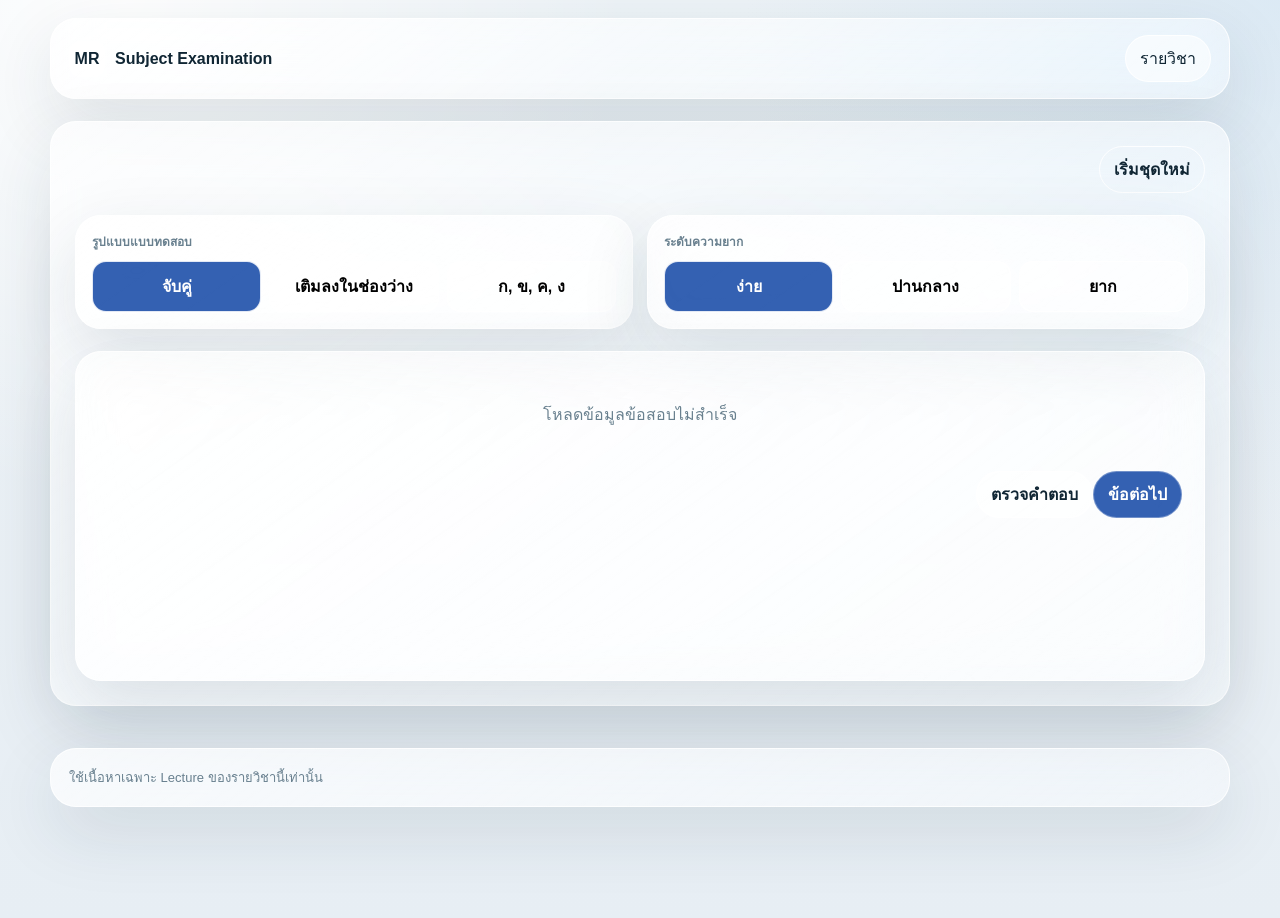
==== course-template.html @ c63d624a "Rebuild all course examinations with unified Liquid Glass design" ====
<!doctype html><html lang="th"><head><meta charset="utf-8"><meta name="viewport" content="width=device-width,initial-scale=1"><link rel="stylesheet" href="design-system.css"><script src="exam-engine.js" defer></script><title>Subject Examination</title></head><body data-course=""><div class="shell"><header class="topbar glass"><a class="brand" href="courses.html"><span class="mark">MR</span><span>Subject Examination</span></a><nav class="nav"><a class="chip" href="courses.html">รายวิชา</a></nav></header><main class="exam glass"><div class="exam-head"><div><div class="eyebrow" id="courseCode"></div><h1 id="courseName"></h1><p id="sourceSummary"></p></div><button class="button ghost" id="restart">เริ่มชุดใหม่</button></div><section class="selectors"><div class="selector glass"><span class="selector-label">รูปแบบแบบทดสอบ</span><div class="segmented"><button class="mode-btn active" data-mode="match">จับคู่</button><button class="mode-btn" data-mode="blank">เติมลงในช่องว่าง</button><button class="mode-btn" data-mode="choice">ก, ข, ค, ง</button></div></div><div class="selector glass"><span class="selector-label">ระดับความยาก</span><div class="segmented"><button class="level-btn active" data-level="1">ง่าย</button><button class="level-btn" data-level="2">ปานกลาง</button><button class="level-btn" data-level="3">ยาก</button></div></div></section><section class="question-panel glass"><div class="exam-head"><div><div class="question-kicker" id="modeLabel"></div><strong id="progress"></strong></div></div><div id="questionArea"></div><div class="exam-actions"><div class="feedback" id="feedback"></div><div><button class="button" id="check">ตรวจคำตอบ</button><button class="button primary" id="next">ข้อต่อไป</button></div></div></section></main><footer class="footer glass">ใช้เนื้อหาเฉพาะ Lecture ของรายวิชานี้เท่านั้น</footer></div></body></html>
---- design-system.css ----
:root{--bg:#eef3f7;--ink:#102634;--muted:#69808f;--glass:rgba(255,255,255,.58);--glass-strong:rgba(255,255,255,.76);--line:rgba(255,255,255,.78);--shadow:0 24px 70px rgba(21,49,67,.12);--radius:26px;--radius-sm:18px;--accent:#2d6cdf;--danger:#c84d59;--success:#1f8a70}*{box-sizing:border-box}html{color-scheme:light}body{margin:0;font-family:Inter,ui-sans-serif,-apple-system,BlinkMacSystemFont,"Segoe UI",sans-serif;color:var(--ink);background:radial-gradient(circle at 10% 0%,rgba(255,255,255,.95),transparent 34%),radial-gradient(circle at 100% 0%,rgba(199,222,241,.45),transparent 34%),linear-gradient(180deg,#edf3f7,#e7eef4);min-height:100vh}a{color:inherit;text-decoration:none}button,input,select{font:inherit}.shell{width:min(1180px,calc(100% - 28px));margin:0 auto}.glass{background:linear-gradient(145deg,rgba(255,255,255,.72),rgba(255,255,255,.42));border:1px solid var(--line);backdrop-filter:blur(24px) saturate(150%);-webkit-backdrop-filter:blur(24px) saturate(150%);box-shadow:var(--shadow);border-radius:var(--radius)}.topbar{display:flex;align-items:center;justify-content:space-between;padding:16px 18px;margin:18px auto 0}.brand{display:flex;align-items:center;gap:10px;font-weight:800}.mark{display:grid;place-items:center;width:36px;height:36px;border-radius:12px;background:rgba(255,255,255,.72);border:1px solid rgba(255,255,255,.9);box-shadow:inset 0 1px 0 #fff}.nav{display:flex;gap:10px;align-items:center}.chip,.button{border:1px solid rgba(255,255,255,.85);background:rgba(255,255,255,.56);border-radius:999px;padding:10px 14px;color:var(--ink)}.button{cursor:pointer;font-weight:760;transition:.18s ease}.button:hover{transform:translateY(-1px);background:rgba(255,255,255,.8)}.button.primary{background:rgba(31,80,170,.9);color:#fff;border-color:rgba(255,255,255,.3)}.button.ghost{background:transparent}.hero{display:grid;grid-template-columns:1.25fr .75fr;gap:18px;margin:34px 0 18px}.hero-card{padding:34px}.eyebrow{font-size:12px;letter-spacing:.14em;text-transform:uppercase;color:var(--muted);font-weight:800}.hero h1{font-size:clamp(36px,6vw,72px);line-height:.98;letter-spacing:-.045em;margin:10px 0 18px}.hero p{color:var(--muted);font-size:17px;line-height:1.65}.meta-card{padding:24px;display:grid;gap:14px;align-content:start}.meta-row{display:flex;justify-content:space-between;gap:16px;padding:12px 0;border-bottom:1px solid rgba(255,255,255,.55)}.meta-row:last-child{border-bottom:0}.meta-row span{color:var(--muted)}.section{margin:18px 0}.section-head{display:flex;justify-content:space-between;align-items:end;gap:16px;margin:0 4px 12px}.section-head h2{margin:0;font-size:24px;letter-spacing:-.02em}.section-head p{margin:0;color:var(--muted)}.course-grid{display:grid;grid-template-columns:repeat(3,minmax(0,1fr));gap:14px}.course-card{padding:22px;display:flex;flex-direction:column;gap:12px;min-height:220px}.course-card h3{margin:0;font-size:20px;line-height:1.25}.course-code{font-weight:850}.course-meta{display:flex;flex-wrap:wrap;gap:8px}.tag{font-size:12px;padding:7px 9px;border-radius:999px;background:rgba(255,255,255,.6);border:1px solid rgba(255,255,255,.82);color:#496475}.status-current{color:var(--success)}.status-past{color:var(--danger);font-weight:850}.course-card .button{margin-top:auto;text-align:center}.exam{margin:22px 0 42px;padding:24px}.exam-head{display:flex;justify-content:space-between;gap:18px;align-items:flex-start}.exam-head h1{margin:4px 0 8px;font-size:clamp(30px,5vw,54px);letter-spacing:-.04em}.exam-head p{margin:0;color:var(--muted)}.selectors{display:grid;grid-template-columns:1fr 1fr;gap:14px;margin:22px 0}.selector{padding:16px}.selector-label{display:block;font-size:12px;color:var(--muted);font-weight:800;margin-bottom:10px}.segmented{display:grid;grid-template-columns:repeat(3,1fr);gap:8px}.segmented button{border:1px solid rgba(255,255,255,.86);background:rgba(255,255,255,.45);border-radius:14px;padding:12px 10px;cursor:pointer;font-weight:760}.segmented button.active{background:rgba(31,80,170,.9);color:#fff}.question-panel{padding:22px;min-height:330px}.question-kicker{font-size:12px;color:var(--muted);font-weight:800}.question-panel h2{font-size:clamp(22px,3vw,34px);line-height:1.4;margin:10px 0 20px}.options{display:grid;gap:10px}.option{display:flex;gap:12px;align-items:flex-start;width:100%;text-align:left;border:1px solid rgba(255,255,255,.82);background:rgba(255,255,255,.5);padding:14px 15px;border-radius:16px;cursor:pointer}.option.selected{outline:2px solid rgba(45,108,223,.55)}.blank-input{width:100%;padding:15px 16px;border-radius:16px;border:1px solid rgba(255,255,255,.85);background:rgba(255,255,255,.62)}.match-list{display:grid;gap:10px}.match-row{display:grid;grid-template-columns:1fr 1fr;gap:10px}.match-row>div,.match-row select{padding:12px 13px;border-radius:14px;border:1px solid rgba(255,255,255,.82);background:rgba(255,255,255,.52)}.exam-actions{display:flex;justify-content:space-between;gap:12px;align-items:center;margin-top:16px}.feedback{min-height:24px;color:var(--muted)}.footer{padding:18px;margin:24px 0;color:var(--muted);font-size:13px}.empty{padding:28px;text-align:center;color:var(--muted)}@media(max-width:900px){.hero{grid-template-columns:1fr}.course-grid{grid-template-columns:1fr 1fr}.selectors{grid-template-columns:1fr}}@media(max-width:640px){.course-grid{grid-template-columns:1fr}.segmented{grid-template-columns:1fr}.match-row{grid-template-columns:1fr}.exam-head,.exam-actions,.section-head{flex-direction:column;align-items:stretch}.topbar{align-items:flex-start;gap:12px}.nav{flex-wrap:wrap}.hero-card{padding:26px}.exam{padding:14px}.question-panel{padding:18px}}
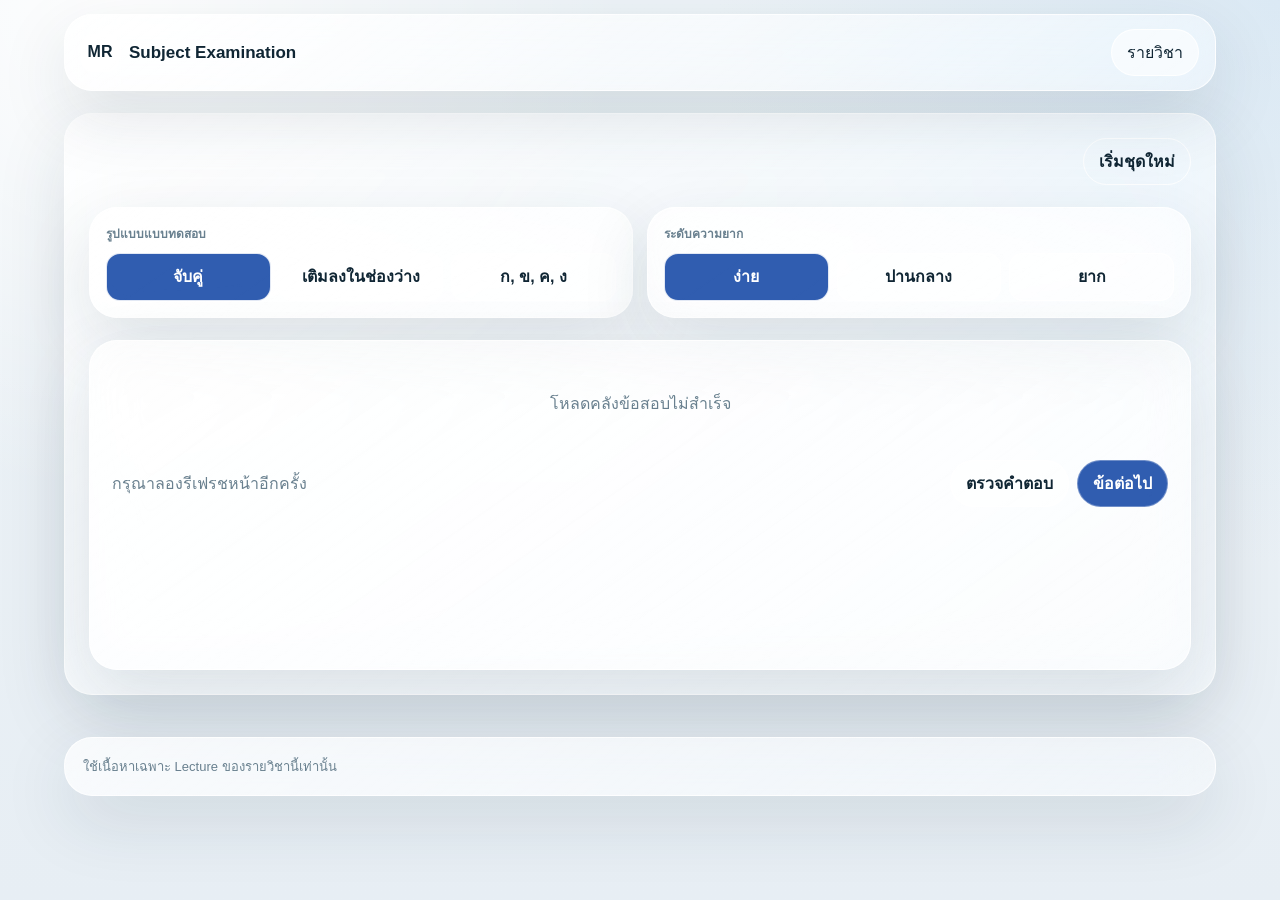
==== commit c1592dea: "Update shared course template for cross-platform layout" ====
--- a/course-template.html
+++ b/course-template.html
@@ -1 +1 @@
-<!doctype html><html lang="th"><head><meta charset="utf-8"><meta name="viewport" content="width=device-width,initial-scale=1"><link rel="stylesheet" href="design-system.css"><script src="exam-engine.js" defer></script><title>Subject Examination</title></head><body data-course=""><div class="shell"><header class="topbar glass"><a class="brand" href="courses.html"><span class="mark">MR</span><span>Subject Examination</span></a><nav class="nav"><a class="chip" href="courses.html">รายวิชา</a></nav></header><main class="exam glass"><div class="exam-head"><div><div class="eyebrow" id="courseCode"></div><h1 id="courseName"></h1><p id="sourceSummary"></p></div><button class="button ghost" id="restart">เริ่มชุดใหม่</button></div><section class="selectors"><div class="selector glass"><span class="selector-label">รูปแบบแบบทดสอบ</span><div class="segmented"><button class="mode-btn active" data-mode="match">จับคู่</button><button class="mode-btn" data-mode="blank">เติมลงในช่องว่าง</button><button class="mode-btn" data-mode="choice">ก, ข, ค, ง</button></div></div><div class="selector glass"><span class="selector-label">ระดับความยาก</span><div class="segmented"><button class="level-btn active" data-level="1">ง่าย</button><button class="level-btn" data-level="2">ปานกลาง</button><button class="level-btn" data-level="3">ยาก</button></div></div></section><section class="question-panel glass"><div class="exam-head"><div><div class="question-kicker" id="modeLabel"></div><strong id="progress"></strong></div></div><div id="questionArea"></div><div class="exam-actions"><div class="feedback" id="feedback"></div><div><button class="button" id="check">ตรวจคำตอบ</button><button class="button primary" id="next">ข้อต่อไป</button></div></div></section></main><footer class="footer glass">ใช้เนื้อหาเฉพาะ Lecture ของรายวิชานี้เท่านั้น</footer></div></body></html>+<!doctype html><html lang="th"><head><meta charset="utf-8"><meta name="viewport" content="width=device-width,initial-scale=1,viewport-fit=cover"><meta name="theme-color" content="#eef3f7"><meta name="color-scheme" content="light"><meta name="mobile-web-app-capable" content="yes"><meta name="apple-mobile-web-app-capable" content="yes"><link rel="stylesheet" href="design-system.css?v=20260907-4"><script src="exam-engine.js?v=20260907-4" defer></script><title>Subject Examination</title></head><body data-course=""><div class="shell"><header class="topbar glass"><a class="brand" href="courses.html"><span class="mark">MR</span><span>Subject Examination</span></a><nav class="nav"><a class="chip" href="courses.html">รายวิชา</a></nav></header><main class="exam glass"><div class="exam-head"><div><div class="eyebrow" id="courseCode"></div><h1 id="courseName"></h1><p id="sourceSummary"></p></div><button class="button ghost" id="restart">เริ่มชุดใหม่</button></div><section class="selectors"><div class="selector glass"><span class="selector-label">รูปแบบแบบทดสอบ</span><div class="segmented"><button class="mode-btn active" data-mode="match">จับคู่</button><button class="mode-btn" data-mode="blank">เติมลงในช่องว่าง</button><button class="mode-btn" data-mode="choice">ก, ข, ค, ง</button></div></div><div class="selector glass"><span class="selector-label">ระดับความยาก</span><div class="segmented"><button class="level-btn active" data-level="1">ง่าย</button><button class="level-btn" data-level="2">ปานกลาง</button><button class="level-btn" data-level="3">ยาก</button></div></div></section><section class="question-panel glass"><div class="exam-head"><div><div class="question-kicker" id="modeLabel"></div><strong id="progress"></strong></div></div><div id="questionArea"></div><div class="exam-actions"><div class="feedback" id="feedback"></div><div><button class="button" id="check">ตรวจคำตอบ</button><button class="button primary" id="next">ข้อต่อไป</button></div></div></section></main><footer class="footer glass">ใช้เนื้อหาเฉพาะ Lecture ของรายวิชานี้เท่านั้น</footer></div></body></html>
--- a/design-system.css
+++ b/design-system.css
@@ -1 +1 @@
-:root{--bg:#eef3f7;--ink:#102634;--muted:#69808f;--glass:rgba(255,255,255,.58);--glass-strong:rgba(255,255,255,.76);--line:rgba(255,255,255,.78);--shadow:0 24px 70px rgba(21,49,67,.12);--radius:26px;--radius-sm:18px;--accent:#2d6cdf;--danger:#c84d59;--success:#1f8a70}*{box-sizing:border-box}html{color-scheme:light}body{margin:0;font-family:Inter,ui-sans-serif,-apple-system,BlinkMacSystemFont,"Segoe UI",sans-serif;color:var(--ink);background:radial-gradient(circle at 10% 0%,rgba(255,255,255,.95),transparent 34%),radial-gradient(circle at 100% 0%,rgba(199,222,241,.45),transparent 34%),linear-gradient(180deg,#edf3f7,#e7eef4);min-height:100vh}a{color:inherit;text-decoration:none}button,input,select{font:inherit}.shell{width:min(1180px,calc(100% - 28px));margin:0 auto}.glass{background:linear-gradient(145deg,rgba(255,255,255,.72),rgba(255,255,255,.42));border:1px solid var(--line);backdrop-filter:blur(24px) saturate(150%);-webkit-backdrop-filter:blur(24px) saturate(150%);box-shadow:var(--shadow);border-radius:var(--radius)}.topbar{display:flex;align-items:center;justify-content:space-between;padding:16px 18px;margin:18px auto 0}.brand{display:flex;align-items:center;gap:10px;font-weight:800}.mark{display:grid;place-items:center;width:36px;height:36px;border-radius:12px;background:rgba(255,255,255,.72);border:1px solid rgba(255,255,255,.9);box-shadow:inset 0 1px 0 #fff}.nav{display:flex;gap:10px;align-items:center}.chip,.button{border:1px solid rgba(255,255,255,.85);background:rgba(255,255,255,.56);border-radius:999px;padding:10px 14px;color:var(--ink)}.button{cursor:pointer;font-weight:760;transition:.18s ease}.button:hover{transform:translateY(-1px);background:rgba(255,255,255,.8)}.button.primary{background:rgba(31,80,170,.9);color:#fff;border-color:rgba(255,255,255,.3)}.button.ghost{background:transparent}.hero{display:grid;grid-template-columns:1.25fr .75fr;gap:18px;margin:34px 0 18px}.hero-card{padding:34px}.eyebrow{font-size:12px;letter-spacing:.14em;text-transform:uppercase;color:var(--muted);font-weight:800}.hero h1{font-size:clamp(36px,6vw,72px);line-height:.98;letter-spacing:-.045em;margin:10px 0 18px}.hero p{color:var(--muted);font-size:17px;line-height:1.65}.meta-card{padding:24px;display:grid;gap:14px;align-content:start}.meta-row{display:flex;justify-content:space-between;gap:16px;padding:12px 0;border-bottom:1px solid rgba(255,255,255,.55)}.meta-row:last-child{border-bottom:0}.meta-row span{color:var(--muted)}.section{margin:18px 0}.section-head{display:flex;justify-content:space-between;align-items:end;gap:16px;margin:0 4px 12px}.section-head h2{margin:0;font-size:24px;letter-spacing:-.02em}.section-head p{margin:0;color:var(--muted)}.course-grid{display:grid;grid-template-columns:repeat(3,minmax(0,1fr));gap:14px}.course-card{padding:22px;display:flex;flex-direction:column;gap:12px;min-height:220px}.course-card h3{margin:0;font-size:20px;line-height:1.25}.course-code{font-weight:850}.course-meta{display:flex;flex-wrap:wrap;gap:8px}.tag{font-size:12px;padding:7px 9px;border-radius:999px;background:rgba(255,255,255,.6);border:1px solid rgba(255,255,255,.82);color:#496475}.status-current{color:var(--success)}.status-past{color:var(--danger);font-weight:850}.course-card .button{margin-top:auto;text-align:center}.exam{margin:22px 0 42px;padding:24px}.exam-head{display:flex;justify-content:space-between;gap:18px;align-items:flex-start}.exam-head h1{margin:4px 0 8px;font-size:clamp(30px,5vw,54px);letter-spacing:-.04em}.exam-head p{margin:0;color:var(--muted)}.selectors{display:grid;grid-template-columns:1fr 1fr;gap:14px;margin:22px 0}.selector{padding:16px}.selector-label{display:block;font-size:12px;color:var(--muted);font-weight:800;margin-bottom:10px}.segmented{display:grid;grid-template-columns:repeat(3,1fr);gap:8px}.segmented button{border:1px solid rgba(255,255,255,.86);background:rgba(255,255,255,.45);border-radius:14px;padding:12px 10px;cursor:pointer;font-weight:760}.segmented button.active{background:rgba(31,80,170,.9);color:#fff}.question-panel{padding:22px;min-height:330px}.question-kicker{font-size:12px;color:var(--muted);font-weight:800}.question-panel h2{font-size:clamp(22px,3vw,34px);line-height:1.4;margin:10px 0 20px}.options{display:grid;gap:10px}.option{display:flex;gap:12px;align-items:flex-start;width:100%;text-align:left;border:1px solid rgba(255,255,255,.82);background:rgba(255,255,255,.5);padding:14px 15px;border-radius:16px;cursor:pointer}.option.selected{outline:2px solid rgba(45,108,223,.55)}.blank-input{width:100%;padding:15px 16px;border-radius:16px;border:1px solid rgba(255,255,255,.85);background:rgba(255,255,255,.62)}.match-list{display:grid;gap:10px}.match-row{display:grid;grid-template-columns:1fr 1fr;gap:10px}.match-row>div,.match-row select{padding:12px 13px;border-radius:14px;border:1px solid rgba(255,255,255,.82);background:rgba(255,255,255,.52)}.exam-actions{display:flex;justify-content:space-between;gap:12px;align-items:center;margin-top:16px}.feedback{min-height:24px;color:var(--muted)}.footer{padding:18px;margin:24px 0;color:var(--muted);font-size:13px}.empty{padding:28px;text-align:center;color:var(--muted)}@media(max-width:900px){.hero{grid-template-columns:1fr}.course-grid{grid-template-columns:1fr 1fr}.selectors{grid-template-columns:1fr}}@media(max-width:640px){.course-grid{grid-template-columns:1fr}.segmented{grid-template-columns:1fr}.match-row{grid-template-columns:1fr}.exam-head,.exam-actions,.section-head{flex-direction:column;align-items:stretch}.topbar{align-items:flex-start;gap:12px}.nav{flex-wrap:wrap}.hero-card{padding:26px}.exam{padding:14px}.question-panel{padding:18px}}+:root{--bg:#eef3f7;--ink:#102634;--muted:#69808f;--glass:rgba(255,255,255,.58);--glass-strong:rgba(255,255,255,.78);--line:rgba(255,255,255,.78);--shadow:0 24px 70px rgba(21,49,67,.12);--radius:28px;--radius-sm:18px;--accent:#2d6cdf;--danger:#c84d59;--success:#1f8a70;--deep:#113244;--deep-soft:#173d50;--content:1180px}*{box-sizing:border-box}html{color-scheme:light;-webkit-text-size-adjust:100%;text-size-adjust:100%;overflow-x:hidden;background:var(--bg)}body{margin:0;min-height:100vh;min-height:100svh;min-height:100dvh;overflow-x:hidden;font-family:Inter,"Noto Sans Thai",ui-sans-serif,-apple-system,BlinkMacSystemFont,"Segoe UI",Tahoma,sans-serif;color:var(--ink);background:radial-gradient(circle at 10% 0%,rgba(255,255,255,.96),transparent 34%),radial-gradient(circle at 100% 0%,rgba(199,222,241,.48),transparent 36%),linear-gradient(180deg,#edf3f7,#e7eef4);-webkit-font-smoothing:antialiased;text-rendering:optimizeLegibility}a{color:inherit;text-decoration:none}button,input,select{font:inherit;color:inherit}button,a,select{touch-action:manipulation;-webkit-tap-highlight-color:transparent}.shell{width:min(var(--content),100%);margin:0 auto;padding-left:max(14px,env(safe-area-inset-left));padding-right:max(14px,env(safe-area-inset-right))}.glass{background:linear-gradient(145deg,rgba(255,255,255,.74),rgba(255,255,255,.44));border:1px solid var(--line);-webkit-backdrop-filter:blur(24px) saturate(150%);backdrop-filter:blur(24px) saturate(150%);box-shadow:var(--shadow);border-radius:var(--radius)}.topbar{display:flex;align-items:center;justify-content:space-between;gap:14px;min-height:70px;padding:14px 16px;margin-top:calc(14px + env(safe-area-inset-top));position:relative;z-index:20}.brand{display:flex;align-items:center;gap:10px;min-width:0;font-weight:850;line-height:1.05}.brand>span:last-child{font-size:clamp(14px,2.4vw,17px);white-space:nowrap;overflow:hidden;text-overflow:ellipsis}.mark{display:grid;place-items:center;flex:0 0 38px;width:38px;height:38px;border-radius:13px;background:rgba(255,255,255,.72);border:1px solid rgba(255,255,255,.92);box-shadow:inset 0 1px 0 #fff;font-weight:850}.nav{display:flex;gap:8px;align-items:center;flex:0 0 auto}.chip,.button{min-height:44px;display:inline-flex;align-items:center;justify-content:center;border:1px solid rgba(255,255,255,.86);background:rgba(255,255,255,.58);border-radius:999px;padding:10px 15px;color:var(--ink);white-space:nowrap}.button{cursor:pointer;font-weight:760;transition:transform .18s ease,background .18s ease,box-shadow .18s ease}.button:hover{transform:translateY(-1px);background:rgba(255,255,255,.82)}.button.primary{background:rgba(31,80,170,.92);color:#fff;border-color:rgba(255,255,255,.3)}.button.ghost{background:transparent}.hero{display:grid;grid-template-columns:minmax(0,1.25fr) minmax(280px,.75fr);gap:18px;margin:34px 0 18px}.hero-card{padding:34px}.eyebrow{font-size:12px;letter-spacing:.14em;text-transform:uppercase;color:var(--muted);font-weight:850}.hero h1{font-size:clamp(36px,6vw,72px);line-height:.98;letter-spacing:-.045em;margin:10px 0 18px;overflow-wrap:anywhere}.hero p{color:var(--muted);font-size:17px;line-height:1.65}.meta-card{padding:24px;display:grid;gap:14px;align-content:start}.meta-row{display:flex;justify-content:space-between;gap:16px;padding:12px 0;border-bottom:1px solid rgba(255,255,255,.55)}.meta-row:last-child{border-bottom:0}.meta-row span{color:var(--muted)}.section{margin:18px 0}.section-head{display:flex;justify-content:space-between;align-items:end;gap:16px;margin:0 4px 12px}.section-head h2{margin:0;font-size:24px;letter-spacing:-.02em}.section-head p{margin:0;color:var(--muted)}.course-grid{display:grid;grid-template-columns:repeat(3,minmax(0,1fr));gap:14px}.course-card{padding:22px;display:flex;flex-direction:column;gap:12px;min-width:0;min-height:220px}.course-card h3{margin:0;font-size:20px;line-height:1.35;overflow-wrap:anywhere}.course-code{font-weight:850}.course-meta{display:flex;flex-wrap:wrap;gap:8px}.tag{font-size:12px;padding:7px 9px;border-radius:999px;background:rgba(255,255,255,.6);border:1px solid rgba(255,255,255,.82);color:#496475}.status-current{color:var(--success)}.status-past{color:var(--danger);font-weight:850}.course-card .button{margin-top:auto;text-align:center}.exam{margin:22px 0 42px;padding:24px;min-width:0}.exam-head{display:flex;justify-content:space-between;gap:18px;align-items:flex-start}.exam-head>div{min-width:0}.exam-head h1{margin:4px 0 8px;font-size:clamp(30px,5vw,54px);line-height:1.08;letter-spacing:-.04em;overflow-wrap:anywhere}.exam-head p{margin:0;color:var(--muted);overflow-wrap:anywhere}.selectors{display:grid;grid-template-columns:minmax(0,1fr) minmax(0,1fr);gap:14px;margin:22px 0}.selector{padding:16px;min-width:0}.selector-label{display:block;font-size:12px;color:var(--muted);font-weight:850;margin-bottom:10px}.segmented{display:grid;grid-template-columns:repeat(3,minmax(0,1fr));gap:8px}.segmented button{min-height:48px;border:1px solid rgba(255,255,255,.86);background:rgba(255,255,255,.45);border-radius:14px;padding:10px;cursor:pointer;font-weight:760;line-height:1.3}.segmented button.active{background:rgba(31,80,170,.92);color:#fff}.question-panel{padding:22px;min-height:330px;min-width:0}.question-kicker{font-size:12px;color:var(--muted);font-weight:850;overflow-wrap:anywhere}.question-panel h2{font-size:clamp(22px,3vw,34px);line-height:1.4;margin:10px 0 20px;overflow-wrap:anywhere}.options{display:grid;gap:10px}.option{display:flex;gap:12px;align-items:flex-start;width:100%;min-height:50px;text-align:left;border:1px solid rgba(255,255,255,.82);background:rgba(255,255,255,.5);padding:14px 15px;border-radius:16px;cursor:pointer;overflow-wrap:anywhere}.option.selected{outline:2px solid rgba(45,108,223,.55)}.blank-input{width:100%;min-height:50px;padding:15px 16px;border-radius:16px;border:1px solid rgba(255,255,255,.85);background:rgba(255,255,255,.62);font-size:16px}.match-list{display:grid;gap:10px}.match-row{display:grid;grid-template-columns:minmax(0,1fr) minmax(0,1fr);gap:10px}.match-row>div,.match-row select{min-width:0;min-height:48px;padding:12px 13px;border-radius:14px;border:1px solid rgba(255,255,255,.82);background:rgba(255,255,255,.52);overflow-wrap:anywhere}.exam-actions{display:flex;justify-content:space-between;gap:12px;align-items:center;margin-top:16px}.exam-actions>div:last-child{display:flex;gap:8px;flex-wrap:wrap}.feedback{min-height:24px;color:var(--muted);overflow-wrap:anywhere}.footer{padding:18px;margin:24px 0 calc(24px + env(safe-area-inset-bottom));color:var(--muted);font-size:13px}.empty{padding:28px;text-align:center;color:var(--muted)}.option.correct,.blank-input.correct,.match-row select.correct{border-color:rgba(31,138,112,.55);background:rgba(226,248,241,.72)}.option.wrong,.blank-input.wrong,.match-row select.wrong{border-color:rgba(200,77,89,.52);background:rgba(255,234,237,.72)}.option:disabled,.blank-input:disabled,.match-row select:disabled{opacity:1;color:var(--ink);cursor:default}.feedback.good{color:var(--success);font-weight:700}.feedback.bad{color:var(--danger);font-weight:700}.feedback.warn{color:#9a6a16;font-weight:700}.result-card{min-height:250px;display:grid;place-items:center;align-content:center;text-align:center;gap:8px}.result-card h2{margin:4px 0;font-size:32px}.result-card p{margin:0 0 14px;color:var(--muted)}.score-ring{display:grid;place-items:center;width:110px;height:110px;border-radius:50%;background:rgba(255,255,255,.62);border:1px solid rgba(255,255,255,.9);box-shadow:inset 0 1px 0 #fff,0 18px 44px rgba(31,80,170,.12);font-size:28px;font-weight:850}.picker-page{padding:42px 0 12px}.picker-intro{max-width:900px;padding:28px 4px 12px}.picker-intro .eyebrow{color:#4e713d;font-size:14px;letter-spacing:.23em}.picker-intro h1{font-size:clamp(58px,10vw,112px);line-height:.9;letter-spacing:-.06em;margin:24px 0 26px;max-width:760px;overflow-wrap:anywhere}.picker-intro p{font-size:clamp(20px,3vw,31px);line-height:1.5;color:var(--muted);max-width:900px;margin:0}.picker-steps{display:flex;gap:8px;flex-wrap:wrap;margin:26px 0 18px}.step-pill{padding:8px 12px;border-radius:999px;border:1px solid rgba(255,255,255,.82);background:rgba(255,255,255,.4);color:var(--muted);font-size:12px;font-weight:850;transition:.2s ease}.step-pill.active{background:rgba(17,50,68,.94);color:#fff;border-color:rgba(255,255,255,.25)}.picker-stage{margin-bottom:40px}.picker-section-head{display:flex;align-items:end;justify-content:space-between;gap:20px;margin:0 4px 14px}.picker-section-head h2{font-size:clamp(26px,4vw,42px);letter-spacing:-.04em;margin:5px 0 0}.picker-section-head p{margin:0;color:var(--muted);font-weight:700}.journey-list{display:grid;gap:14px}.journey-card{position:relative;width:100%;display:flex;align-items:center;justify-content:space-between;gap:28px;padding:34px 36px;min-height:210px;overflow:hidden}.journey-card:before{content:"";position:absolute;inset:auto -80px -100px auto;width:240px;height:240px;border-radius:50%;background:radial-gradient(circle,rgba(255,255,255,.22),transparent 68%);pointer-events:none}.journey-card.dark-card{background:linear-gradient(145deg,rgba(13,45,62,.99),rgba(17,57,75,.96));color:#fff;border-color:rgba(255,255,255,.16);box-shadow:0 26px 70px rgba(16,42,57,.2)}.journey-card.dark-card .journey-label,.journey-card.dark-card p{color:rgba(255,255,255,.74)}.journey-label{font-size:18px;color:var(--muted);font-weight:650;margin-bottom:14px}.journey-card h3{font-size:clamp(32px,5vw,58px);line-height:1.05;letter-spacing:-.045em;margin:0 0 14px;overflow-wrap:anywhere}.journey-card p{font-size:18px;color:var(--muted);margin:0}.course-journey{min-height:190px;background:linear-gradient(145deg,rgba(255,255,255,.78),rgba(255,255,255,.47))}.course-journey h3{font-size:clamp(24px,3.4vw,38px);margin:8px 0 12px;max-width:820px}.journey-content{min-width:0}.circle-next{position:relative;z-index:2;flex:0 0 66px;width:66px;height:66px;min-width:66px;min-height:66px;aspect-ratio:1/1;border-radius:999px;display:grid;place-items:center;border:1px solid rgba(255,255,255,.76);background:rgba(255,255,255,.14);color:currentColor;font-size:34px;font-weight:500;line-height:1;cursor:pointer;box-shadow:inset 0 1px 0 rgba(255,255,255,.34);transition:transform .18s ease,background .18s ease,box-shadow .18s ease}.course-journey .circle-next{background:rgba(17,50,68,.96);color:#fff;border-color:rgba(255,255,255,.32)}.circle-next:hover,.circle-next:focus-visible{transform:translateX(3px) scale(1.04);background:rgba(255,255,255,.24);box-shadow:inset 0 1px 0 rgba(255,255,255,.4),0 12px 30px rgba(15,45,62,.16);outline:2px solid rgba(45,108,223,.35);outline-offset:3px}.course-journey .circle-next:hover,.course-journey .circle-next:focus-visible{background:var(--deep-soft)}.text-back{min-height:44px;border:0;background:transparent;color:var(--muted);padding:0 0 8px;cursor:pointer;font-weight:750}.text-back:hover{color:var(--ink)}@supports not ((backdrop-filter:blur(2px)) or (-webkit-backdrop-filter:blur(2px))){.glass{background:rgba(248,251,253,.96)}.journey-card.dark-card{background:#113244}}@media(max-width:980px){.hero{grid-template-columns:1fr}.course-grid{grid-template-columns:repeat(2,minmax(0,1fr))}.selectors{grid-template-columns:1fr}.picker-intro h1{font-size:clamp(56px,11vw,92px)}}@media(max-width:700px){.shell{padding-left:max(12px,env(safe-area-inset-left));padding-right:max(12px,env(safe-area-inset-right))}.topbar{min-height:62px;padding:11px 12px;margin-top:calc(8px + env(safe-area-inset-top));border-radius:22px}.mark{flex-basis:34px;width:34px;height:34px;border-radius:11px}.brand{gap:8px}.brand>span:last-child{font-size:14px}.chip{min-height:40px;padding:8px 12px;font-size:14px}.picker-page{padding-top:22px}.picker-intro{padding:18px 2px 10px}.picker-intro .eyebrow{font-size:11px;letter-spacing:.2em}.picker-intro h1{font-size:clamp(52px,16vw,78px);line-height:.94;margin:18px 0 22px}.picker-intro p{font-size:clamp(18px,5.2vw,22px);line-height:1.5}.picker-steps{margin:18px 0 14px}.picker-section-head{align-items:flex-start;flex-direction:column;gap:5px}.journey-card{padding:26px 22px;min-height:175px;gap:18px;border-radius:30px}.journey-label{font-size:16px;margin-bottom:10px}.journey-card h3{font-size:clamp(30px,9vw,42px);margin-bottom:10px}.journey-card p{font-size:16px}.course-journey{min-height:168px}.course-journey h3{font-size:clamp(23px,6.4vw,29px)}.circle-next{flex-basis:58px;width:58px;height:58px;min-width:58px;min-height:58px;font-size:30px}.course-grid{grid-template-columns:1fr}.hero-card{padding:26px}.exam{padding:14px;margin-top:16px;border-radius:24px}.question-panel{padding:18px}.exam-head{flex-direction:column;align-items:stretch}.exam-head .button{align-self:flex-start}.exam-actions{flex-direction:column;align-items:stretch}.exam-actions>div:last-child{display:grid;grid-template-columns:1fr 1fr}.match-row{grid-template-columns:1fr}.footer{margin-bottom:calc(16px + env(safe-area-inset-bottom))}}@media(max-width:520px){.topbar{gap:8px}.brand>span:last-child{max-width:150px}.nav{gap:5px}.chip{padding:8px 10px}.segmented{grid-template-columns:1fr}.segmented button{min-height:46px}.journey-card{align-items:center;padding:24px 20px;gap:14px}.circle-next{flex-basis:54px;width:54px;height:54px;min-width:54px;min-height:54px}.exam-actions>div:last-child{grid-template-columns:1fr}.exam-actions .button{width:100%}}@media(max-width:380px){.brand>span:last-child{max-width:126px;font-size:13px}.chip{font-size:13px;padding-inline:9px}.picker-intro h1{font-size:50px}.journey-card{padding:22px 18px}.circle-next{flex-basis:50px;width:50px;height:50px;min-width:50px;min-height:50px;font-size:27px}}@media(hover:none){.button:hover,.circle-next:hover{transform:none}}@media(prefers-reduced-motion:reduce){*,*::before,*::after{scroll-behavior:auto!important;animation-duration:.01ms!important;animation-iteration-count:1!important;transition-duration:.01ms!important}}
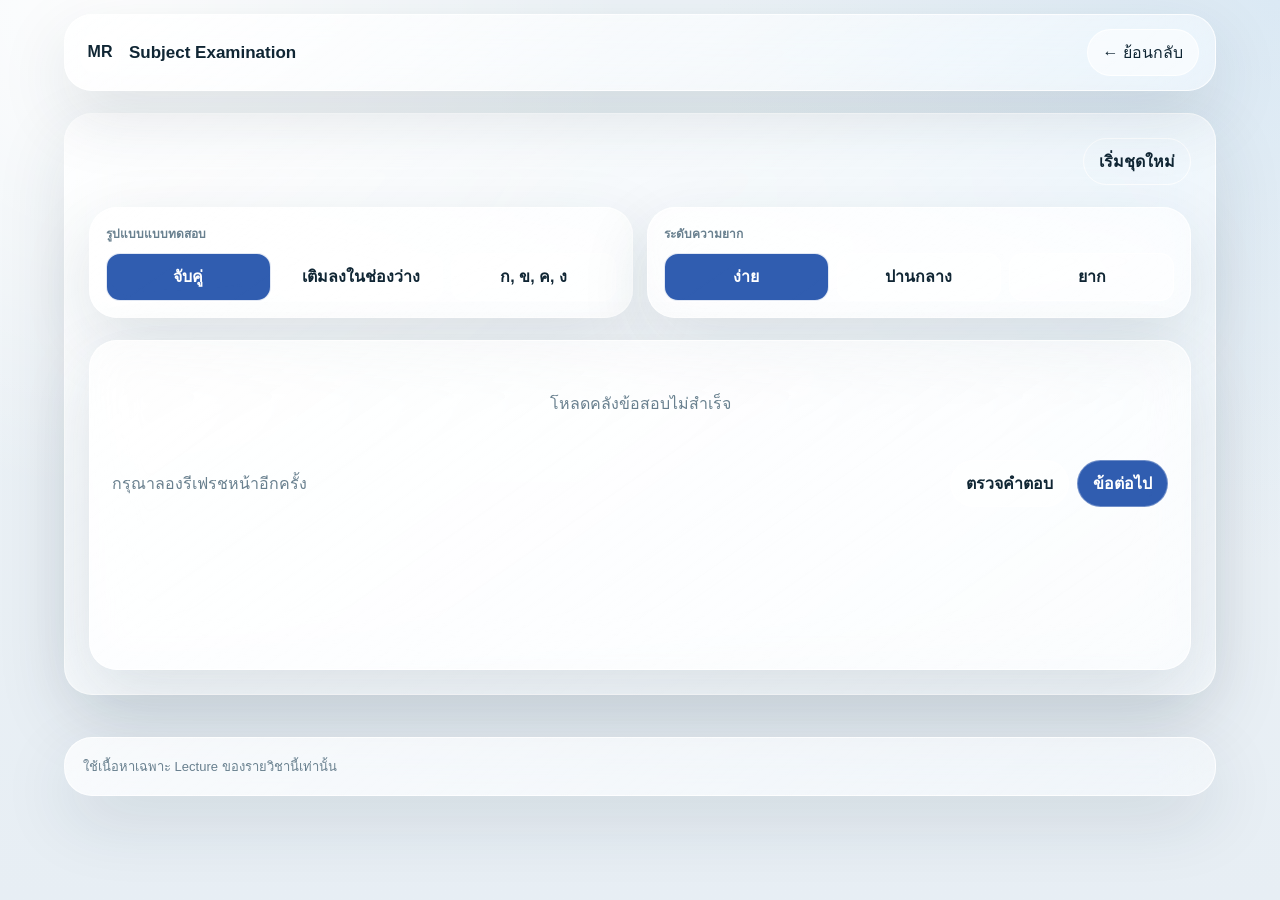
==== commit b897fa22: "Keep course template aligned with back and source UI" ====
--- a/course-template.html
+++ b/course-template.html
@@ -1 +1 @@
-<!doctype html><html lang="th"><head><meta charset="utf-8"><meta name="viewport" content="width=device-width,initial-scale=1,viewport-fit=cover"><meta name="theme-color" content="#eef3f7"><meta name="color-scheme" content="light"><meta name="mobile-web-app-capable" content="yes"><meta name="apple-mobile-web-app-capable" content="yes"><link rel="stylesheet" href="design-system.css?v=20260907-4"><script src="exam-engine.js?v=20260907-4" defer></script><title>Subject Examination</title></head><body data-course=""><div class="shell"><header class="topbar glass"><a class="brand" href="courses.html"><span class="mark">MR</span><span>Subject Examination</span></a><nav class="nav"><a class="chip" href="courses.html">รายวิชา</a></nav></header><main class="exam glass"><div class="exam-head"><div><div class="eyebrow" id="courseCode"></div><h1 id="courseName"></h1><p id="sourceSummary"></p></div><button class="button ghost" id="restart">เริ่มชุดใหม่</button></div><section class="selectors"><div class="selector glass"><span class="selector-label">รูปแบบแบบทดสอบ</span><div class="segmented"><button class="mode-btn active" data-mode="match">จับคู่</button><button class="mode-btn" data-mode="blank">เติมลงในช่องว่าง</button><button class="mode-btn" data-mode="choice">ก, ข, ค, ง</button></div></div><div class="selector glass"><span class="selector-label">ระดับความยาก</span><div class="segmented"><button class="level-btn active" data-level="1">ง่าย</button><button class="level-btn" data-level="2">ปานกลาง</button><button class="level-btn" data-level="3">ยาก</button></div></div></section><section class="question-panel glass"><div class="exam-head"><div><div class="question-kicker" id="modeLabel"></div><strong id="progress"></strong></div></div><div id="questionArea"></div><div class="exam-actions"><div class="feedback" id="feedback"></div><div><button class="button" id="check">ตรวจคำตอบ</button><button class="button primary" id="next">ข้อต่อไป</button></div></div></section></main><footer class="footer glass">ใช้เนื้อหาเฉพาะ Lecture ของรายวิชานี้เท่านั้น</footer></div></body></html>+<!doctype html><html lang="th"><head><meta charset="utf-8"><meta name="viewport" content="width=device-width,initial-scale=1,viewport-fit=cover"><meta name="theme-color" content="#eef3f7"><meta name="color-scheme" content="light"><meta name="mobile-web-app-capable" content="yes"><meta name="apple-mobile-web-app-capable" content="yes"><meta http-equiv="Cache-Control" content="no-cache, no-store, must-revalidate"><meta http-equiv="Pragma" content="no-cache"><meta http-equiv="Expires" content="0"><script>(async()=>{try{const r=await fetch('site-state.json?_='+Date.now(),{cache:'no-store'});if(!r.ok)return;const s=await r.json();const k='subject-examination-current';const u=new URL(location.href);const f=u.searchParams.get('_fresh');const seen=sessionStorage.getItem(k);if(seen!==s.updatedAt&&f!==s.updatedAt){sessionStorage.setItem(k,s.updatedAt);u.searchParams.set('_fresh',s.updatedAt);location.replace(u.href);return}sessionStorage.setItem(k,s.updatedAt);if(f){u.searchParams.delete('_fresh');history.replaceState(null,'',u.pathname+(u.search?'?'+u.searchParams.toString():'')+u.hash)}}catch(e){}})();document.write('<link rel="stylesheet" href="design-system.css?_='+Date.now()+'">');</script><title>Subject Examination</title></head><body data-course=""><div class="shell"><header class="topbar glass"><a class="brand" href="courses.html"><span class="mark">MR</span><span>Subject Examination</span></a><nav class="nav"><button class="chip" type="button" onclick="if(document.referrer&&document.referrer.startsWith(location.origin)){history.back()}else{location.href='courses.html'}">← ย้อนกลับ</button></nav></header><main class="exam glass"><div class="exam-head"><div><div class="eyebrow" id="courseCode"></div><h1 id="courseName"></h1><p id="sourceSummary"></p></div><button class="button ghost" id="restart">เริ่มชุดใหม่</button></div><section class="selectors"><div class="selector glass"><span class="selector-label">รูปแบบแบบทดสอบ</span><div class="segmented"><button class="mode-btn active" data-mode="match">จับคู่</button><button class="mode-btn" data-mode="blank">เติมลงในช่องว่าง</button><button class="mode-btn" data-mode="choice">ก, ข, ค, ง</button></div></div><div class="selector glass"><span class="selector-label">ระดับความยาก</span><div class="segmented"><button class="level-btn active" data-level="1">ง่าย</button><button class="level-btn" data-level="2">ปานกลาง</button><button class="level-btn" data-level="3">ยาก</button></div></div></section><section class="question-panel glass"><div class="exam-head"><div><div class="question-kicker" id="modeLabel"></div><strong id="progress"></strong></div></div><div id="questionArea"></div><div class="exam-actions"><div class="feedback" id="feedback"></div><div><button class="button" id="check">ตรวจคำตอบ</button><button class="button primary" id="next">ข้อต่อไป</button></div></div></section></main><section id="sourcePanel" class="section" hidden></section><footer class="footer glass">ใช้เนื้อหาเฉพาะ Lecture ของรายวิชานี้เท่านั้น</footer></div><script>const s=document.createElement('script');s.src='exam-engine.js?_='+Date.now();s.async=false;document.body.appendChild(s);</script></body></html>
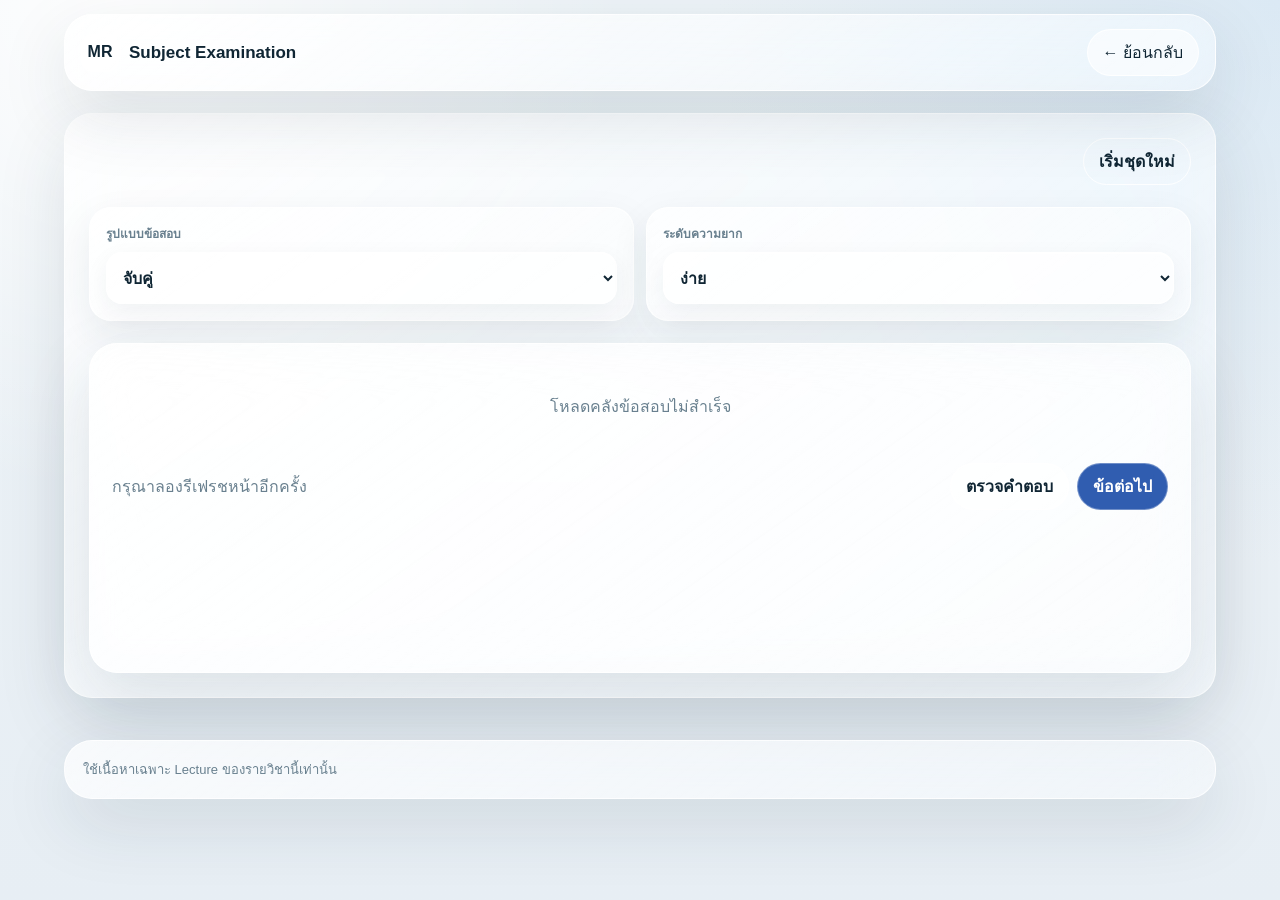
==== commit 8a467433: "Switch course template to side-by-side dropdown selectors" ====
--- a/course-template.html
+++ b/course-template.html
@@ -1 +1 @@
-<!doctype html><html lang="th"><head><meta charset="utf-8"><meta name="viewport" content="width=device-width,initial-scale=1,viewport-fit=cover"><meta name="theme-color" content="#eef3f7"><meta name="color-scheme" content="light"><meta name="mobile-web-app-capable" content="yes"><meta name="apple-mobile-web-app-capable" content="yes"><meta http-equiv="Cache-Control" content="no-cache, no-store, must-revalidate"><meta http-equiv="Pragma" content="no-cache"><meta http-equiv="Expires" content="0"><script>(async()=>{try{const r=await fetch('site-state.json?_='+Date.now(),{cache:'no-store'});if(!r.ok)return;const s=await r.json();const k='subject-examination-current';const u=new URL(location.href);const f=u.searchParams.get('_fresh');const seen=sessionStorage.getItem(k);if(seen!==s.updatedAt&&f!==s.updatedAt){sessionStorage.setItem(k,s.updatedAt);u.searchParams.set('_fresh',s.updatedAt);location.replace(u.href);return}sessionStorage.setItem(k,s.updatedAt);if(f){u.searchParams.delete('_fresh');history.replaceState(null,'',u.pathname+(u.search?'?'+u.searchParams.toString():'')+u.hash)}}catch(e){}})();document.write('<link rel="stylesheet" href="design-system.css?_='+Date.now()+'">');</script><title>Subject Examination</title></head><body data-course=""><div class="shell"><header class="topbar glass"><a class="brand" href="courses.html"><span class="mark">MR</span><span>Subject Examination</span></a><nav class="nav"><button class="chip" type="button" onclick="if(document.referrer&&document.referrer.startsWith(location.origin)){history.back()}else{location.href='courses.html'}">← ย้อนกลับ</button></nav></header><main class="exam glass"><div class="exam-head"><div><div class="eyebrow" id="courseCode"></div><h1 id="courseName"></h1><p id="sourceSummary"></p></div><button class="button ghost" id="restart">เริ่มชุดใหม่</button></div><section class="selectors"><div class="selector glass"><span class="selector-label">รูปแบบแบบทดสอบ</span><div class="segmented"><button class="mode-btn active" data-mode="match">จับคู่</button><button class="mode-btn" data-mode="blank">เติมลงในช่องว่าง</button><button class="mode-btn" data-mode="choice">ก, ข, ค, ง</button></div></div><div class="selector glass"><span class="selector-label">ระดับความยาก</span><div class="segmented"><button class="level-btn active" data-level="1">ง่าย</button><button class="level-btn" data-level="2">ปานกลาง</button><button class="level-btn" data-level="3">ยาก</button></div></div></section><section class="question-panel glass"><div class="exam-head"><div><div class="question-kicker" id="modeLabel"></div><strong id="progress"></strong></div></div><div id="questionArea"></div><div class="exam-actions"><div class="feedback" id="feedback"></div><div><button class="button" id="check">ตรวจคำตอบ</button><button class="button primary" id="next">ข้อต่อไป</button></div></div></section></main><section id="sourcePanel" class="section" hidden></section><footer class="footer glass">ใช้เนื้อหาเฉพาะ Lecture ของรายวิชานี้เท่านั้น</footer></div><script>const s=document.createElement('script');s.src='exam-engine.js?_='+Date.now();s.async=false;document.body.appendChild(s);</script></body></html>+<!doctype html><html lang="th"><head><meta charset="utf-8"><meta name="viewport" content="width=device-width,initial-scale=1,viewport-fit=cover"><meta name="theme-color" content="#eef3f7"><meta name="color-scheme" content="light"><meta name="mobile-web-app-capable" content="yes"><meta name="apple-mobile-web-app-capable" content="yes"><meta http-equiv="Cache-Control" content="no-cache, no-store, must-revalidate"><meta http-equiv="Pragma" content="no-cache"><meta http-equiv="Expires" content="0"><script>(async()=>{try{const r=await fetch('site-state.json?_='+Date.now(),{cache:'no-store'});if(!r.ok)return;const s=await r.json();const k='subject-examination-current';const u=new URL(location.href);const f=u.searchParams.get('_fresh');const seen=sessionStorage.getItem(k);if(seen!==s.updatedAt&&f!==s.updatedAt){sessionStorage.setItem(k,s.updatedAt);u.searchParams.set('_fresh',s.updatedAt);location.replace(u.href);return}sessionStorage.setItem(k,s.updatedAt);if(f){u.searchParams.delete('_fresh');history.replaceState(null,'',u.pathname+(u.search?'?'+u.searchParams.toString():'')+u.hash)}}catch(e){}})();document.write('<link rel="stylesheet" href="design-system.css?_='+Date.now()+'"><link rel="stylesheet" href="exam-selectors.css?_='+Date.now()+'">');</script><title>Subject Examination</title></head><body data-course=""><div class="shell"><header class="topbar glass"><a class="brand" href="courses.html"><span class="mark">MR</span><span>Subject Examination</span></a><nav class="nav"><button class="chip" type="button" onclick="if(document.referrer&&document.referrer.startsWith(location.origin)){history.back()}else{location.href='courses.html'}">← ย้อนกลับ</button></nav></header><main class="exam glass"><div class="exam-head"><div><div class="eyebrow" id="courseCode"></div><h1 id="courseName"></h1><p id="sourceSummary"></p></div><button class="button ghost" id="restart">เริ่มชุดใหม่</button></div><section class="top-selectors" aria-label="ตัวเลือกแบบทดสอบ"><div class="top-select-field"><label class="selector-label" for="modeSelect">รูปแบบข้อสอบ</label><select id="modeSelect" class="exam-select"><option value="match">จับคู่</option><option value="blank">เติมลงในช่องว่าง</option><option value="choice">ก, ข, ค, ง</option></select></div><div class="top-select-field"><label class="selector-label" for="levelSelect">ระดับความยาก</label><select id="levelSelect" class="exam-select"><option value="1">ง่าย</option><option value="2">ปานกลาง</option><option value="3">ยาก</option></select></div></section><section class="question-panel glass"><div class="exam-head"><div><div class="question-kicker" id="modeLabel"></div><strong id="progress"></strong></div></div><div id="questionArea"></div><div class="exam-actions"><div class="feedback" id="feedback"></div><div><button class="button" id="check">ตรวจคำตอบ</button><button class="button primary" id="next">ข้อต่อไป</button></div></div></section></main><section id="sourcePanel" class="section" hidden></section><footer class="footer glass">ใช้เนื้อหาเฉพาะ Lecture ของรายวิชานี้เท่านั้น</footer></div><script>const s=document.createElement('script');s.src='exam-engine.js?_='+Date.now();s.async=false;document.body.appendChild(s);</script></body></html>
--- a/exam-selectors.css
+++ b/exam-selectors.css
@@ -0,0 +1 @@
+.top-selectors{display:grid;grid-template-columns:repeat(2,minmax(0,1fr));gap:12px;margin:22px 0}.top-select-field{min-width:0;padding:16px;background:linear-gradient(145deg,rgba(255,255,255,.72),rgba(255,255,255,.46));border:1px solid rgba(255,255,255,.8);border-radius:22px;box-shadow:0 14px 38px rgba(21,49,67,.08)}.top-select-field .selector-label{display:block;margin:0 0 9px;font-size:12px;font-weight:850;color:var(--muted)}.exam-select{display:block;width:100%;min-width:0;min-height:52px;border:1px solid rgba(255,255,255,.9);border-radius:16px;background:rgba(255,255,255,.7);color:var(--ink);padding:11px 12px;font-size:16px;font-weight:780;line-height:1.3;box-shadow:inset 0 1px 0 rgba(255,255,255,.88),0 8px 24px rgba(21,49,67,.06);outline:none;cursor:pointer}.exam-select:focus{border-color:rgba(45,108,223,.58);box-shadow:0 0 0 3px rgba(45,108,223,.13),inset 0 1px 0 rgba(255,255,255,.9)}@media(max-width:520px){.top-selectors{gap:8px;margin:18px 0}.top-select-field{padding:12px;border-radius:18px}.top-select-field .selector-label{font-size:11px}.exam-select{min-height:48px;padding:9px 8px;font-size:14px;border-radius:14px}}@media(max-width:350px){.top-selectors{gap:6px}.top-select-field{padding:10px}.exam-select{font-size:13px}}
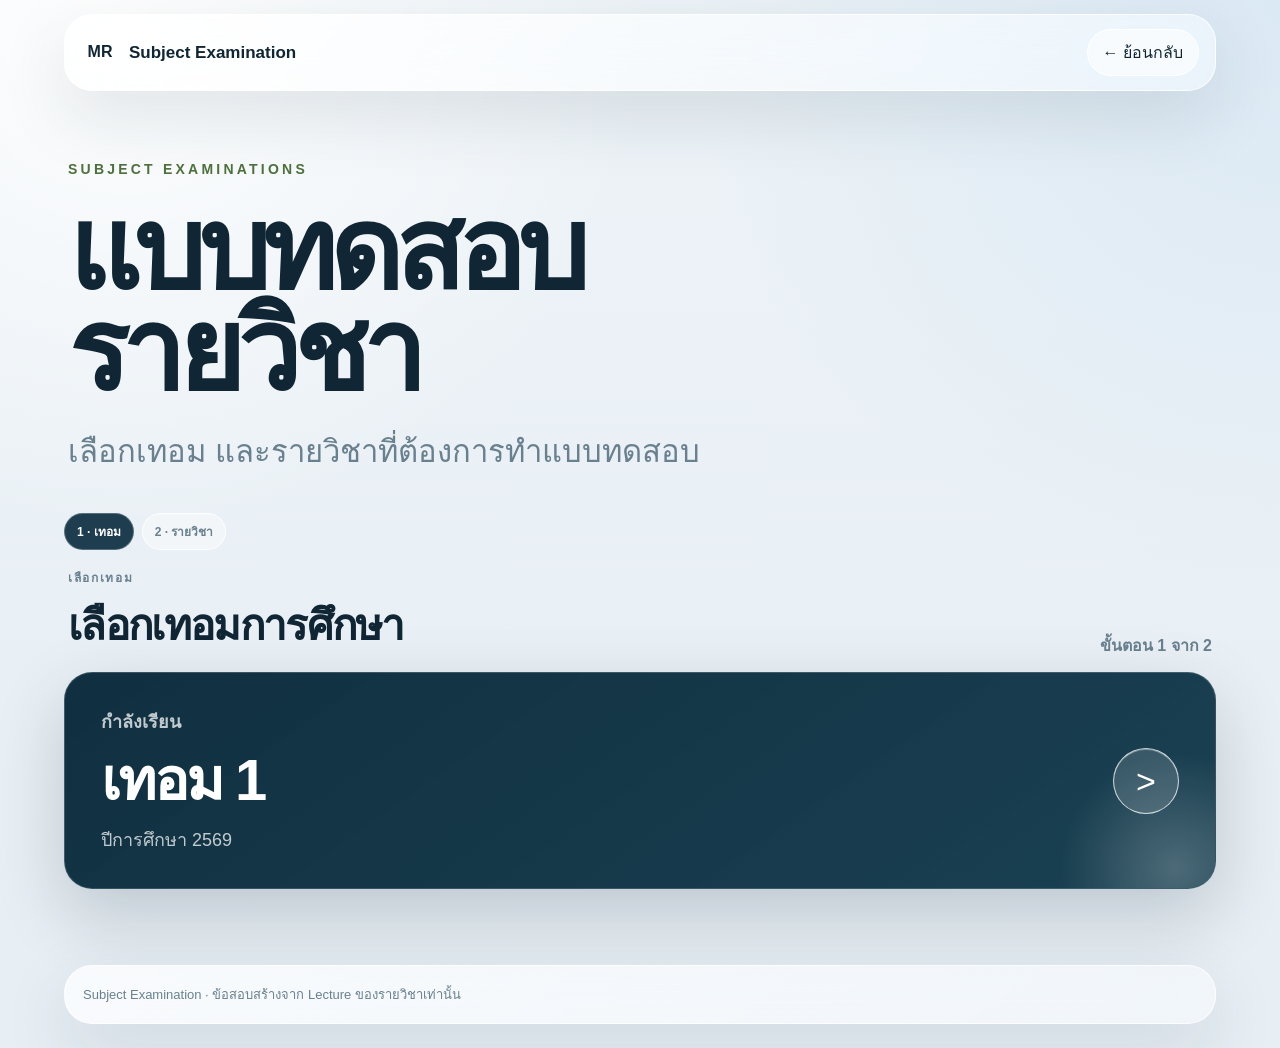
==== commit c65e191f: "Make legacy template point to shared course page" ====
--- a/course-template.html
+++ b/course-template.html
@@ -1 +1 @@
-<!doctype html><html lang="th"><head><meta charset="utf-8"><meta name="viewport" content="width=device-width,initial-scale=1,viewport-fit=cover"><meta name="theme-color" content="#eef3f7"><meta name="color-scheme" content="light"><meta name="mobile-web-app-capable" content="yes"><meta name="apple-mobile-web-app-capable" content="yes"><meta http-equiv="Cache-Control" content="no-cache, no-store, must-revalidate"><meta http-equiv="Pragma" content="no-cache"><meta http-equiv="Expires" content="0"><script>(async()=>{try{const r=await fetch('site-state.json?_='+Date.now(),{cache:'no-store'});if(!r.ok)return;const s=await r.json();const k='subject-examination-current';const u=new URL(location.href);const f=u.searchParams.get('_fresh');const seen=sessionStorage.getItem(k);if(seen!==s.updatedAt&&f!==s.updatedAt){sessionStorage.setItem(k,s.updatedAt);u.searchParams.set('_fresh',s.updatedAt);location.replace(u.href);return}sessionStorage.setItem(k,s.updatedAt);if(f){u.searchParams.delete('_fresh');history.replaceState(null,'',u.pathname+(u.search?'?'+u.searchParams.toString():'')+u.hash)}}catch(e){}})();document.write('<link rel="stylesheet" href="design-system.css?_='+Date.now()+'"><link rel="stylesheet" href="exam-selectors.css?_='+Date.now()+'">');</script><title>Subject Examination</title></head><body data-course=""><div class="shell"><header class="topbar glass"><a class="brand" href="courses.html"><span class="mark">MR</span><span>Subject Examination</span></a><nav class="nav"><button class="chip" type="button" onclick="if(document.referrer&&document.referrer.startsWith(location.origin)){history.back()}else{location.href='courses.html'}">← ย้อนกลับ</button></nav></header><main class="exam glass"><div class="exam-head"><div><div class="eyebrow" id="courseCode"></div><h1 id="courseName"></h1><p id="sourceSummary"></p></div><button class="button ghost" id="restart">เริ่มชุดใหม่</button></div><section class="top-selectors" aria-label="ตัวเลือกแบบทดสอบ"><div class="top-select-field"><label class="selector-label" for="modeSelect">รูปแบบข้อสอบ</label><select id="modeSelect" class="exam-select"><option value="match">จับคู่</option><option value="blank">เติมลงในช่องว่าง</option><option value="choice">ก, ข, ค, ง</option></select></div><div class="top-select-field"><label class="selector-label" for="levelSelect">ระดับความยาก</label><select id="levelSelect" class="exam-select"><option value="1">ง่าย</option><option value="2">ปานกลาง</option><option value="3">ยาก</option></select></div></section><section class="question-panel glass"><div class="exam-head"><div><div class="question-kicker" id="modeLabel"></div><strong id="progress"></strong></div></div><div id="questionArea"></div><div class="exam-actions"><div class="feedback" id="feedback"></div><div><button class="button" id="check">ตรวจคำตอบ</button><button class="button primary" id="next">ข้อต่อไป</button></div></div></section></main><section id="sourcePanel" class="section" hidden></section><footer class="footer glass">ใช้เนื้อหาเฉพาะ Lecture ของรายวิชานี้เท่านั้น</footer></div><script>const s=document.createElement('script');s.src='exam-engine.js?_='+Date.now();s.async=false;document.body.appendChild(s);</script></body></html>+<!doctype html><html lang="th"><head><meta charset="utf-8"><meta http-equiv="Cache-Control" content="no-cache, no-store, must-revalidate"><meta name="robots" content="noindex"><title>Subject Examination</title><script>location.replace('course.html'+location.search+location.hash)</script></head><body><a href="courses.html">กลับไปเลือกรายวิชา</a></body></html>
